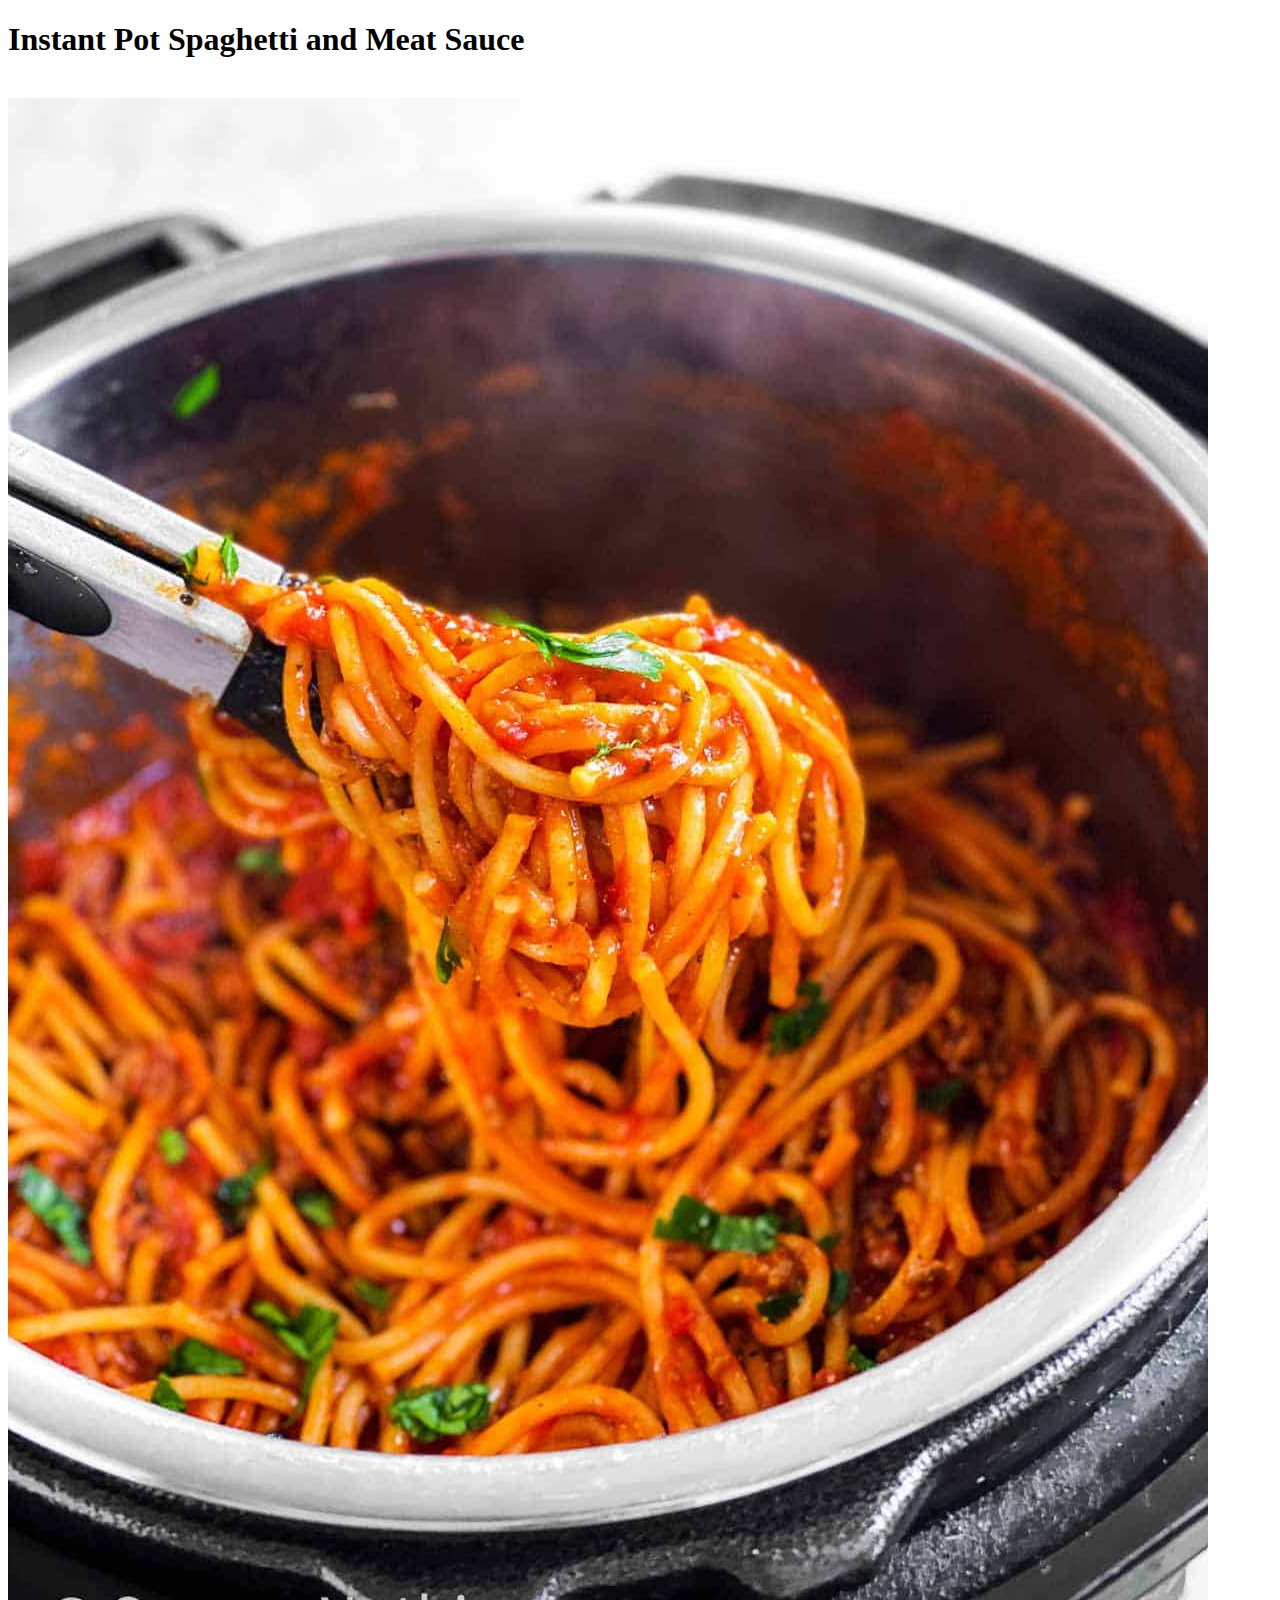
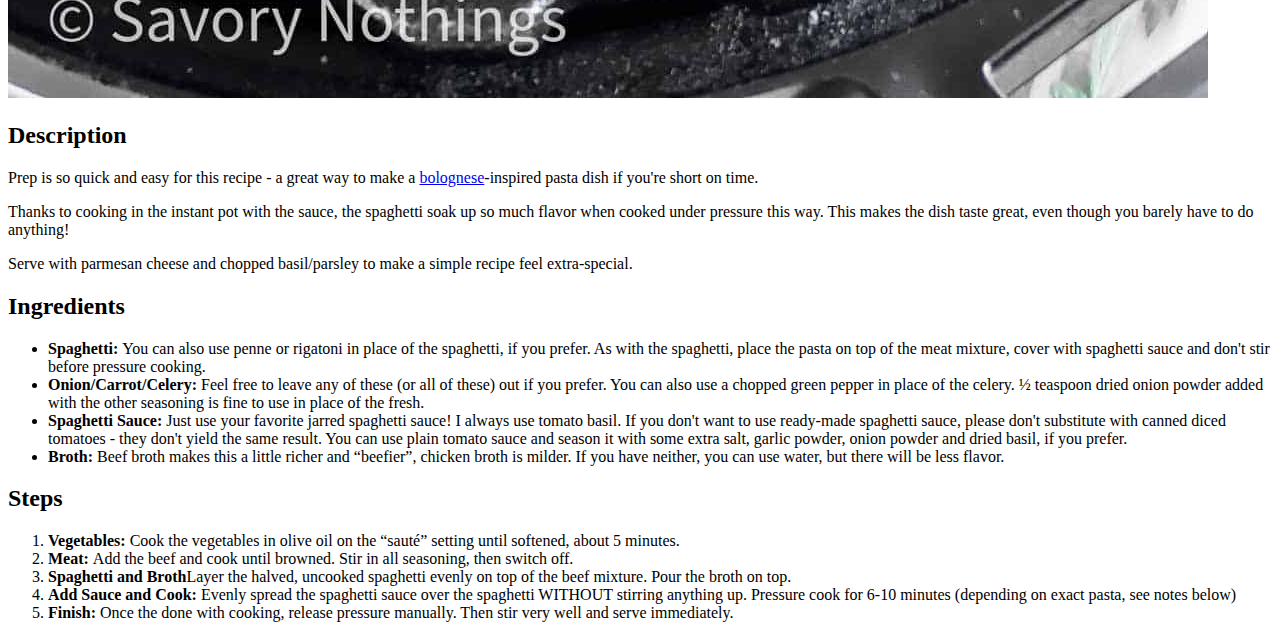
==== recipes/instant-pot-spaghetti.html @ d250a212 "Iteration 4: Add More Recipes" ====
<!DOCTYPE html>
<html lang="en">
<head>
    <meta charset="UTF-8">
    <meta http-equiv="X-UA-Compatible" content="IE=edge">
    <meta name="viewport" content="width=device-width, initial-scale=1.0">
    <title>Document</title>
</head>
<body>
    <h1>Instant Pot Spaghetti and Meat Sauce</h1>
        <br>
    <img src="../images/instant-pot-spaghetti.jpg" alt="Instant Pot filled with homemade spaghetti and meat sauce">
        <br>
    <h2>Description</h2>
        <p>Prep is so quick and easy for this recipe - a great way to make a <a href="https://www.savorynothings.com/simple-bolognese-sauce/">bolognese</a>-inspired pasta dish if you're short on time.</p>
        <p>Thanks to cooking in the instant pot with the sauce, the spaghetti soak up so much flavor when cooked under pressure this way. This makes the dish taste great, even though you barely have to do anything!</p>
        <p>Serve with parmesan cheese and chopped basil/parsley to make a simple recipe feel extra-special.</p>
       
    <h2>Ingredients</h2>
        <ul>
            <li><strong>Spaghetti: </strong>You can also use penne or rigatoni in place of the spaghetti, if you prefer. As with the spaghetti, place the pasta on top of the meat mixture, cover with spaghetti sauce and don't stir before pressure cooking.</li>
            <li><strong>Onion/Carrot/Celery: </strong>Feel free to leave any of these (or all of these) out if you prefer. You can also use a chopped green pepper in place of the celery. ½ teaspoon dried onion powder added with the other seasoning is fine to use in place of the fresh.</li>
            <li><strong>Spaghetti Sauce: </strong>Just use your favorite jarred spaghetti sauce! I always use tomato basil. If you don't want to use ready-made spaghetti sauce, please don't substitute with canned diced tomatoes - they don't yield the same result. You can use plain tomato sauce and season it with some extra salt, garlic powder, onion powder and dried basil, if you prefer.</li>
            <li><strong>Broth: </strong>Beef broth makes this a little richer and “beefier”, chicken broth is milder. If you have neither, you can use water, but there will be less flavor.</li>
        </ul>

    <h2>Steps</h2>
        <ol>
            <li><strong>Vegetables: </strong>Cook the vegetables in olive oil on the “sauté” setting until softened, about 5 minutes.</li>
            <li><strong>Meat: </strong>Add the beef and cook until browned. Stir in all seasoning, then switch off.</li>
            <li><strong>Spaghetti and Broth</strong>Layer the halved, uncooked spaghetti evenly on top of the beef mixture. Pour the broth on top.</li>
            <li><strong>Add Sauce and Cook: </strong>Evenly spread the spaghetti sauce over the spaghetti WITHOUT stirring anything up. Pressure cook for 6-10 minutes (depending on exact pasta, see notes below)</li>
            <li><strong>Finish: </strong>Once the done with cooking, release pressure manually. Then stir very well and serve immediately.</li>
        </ol>
</body>
</html>
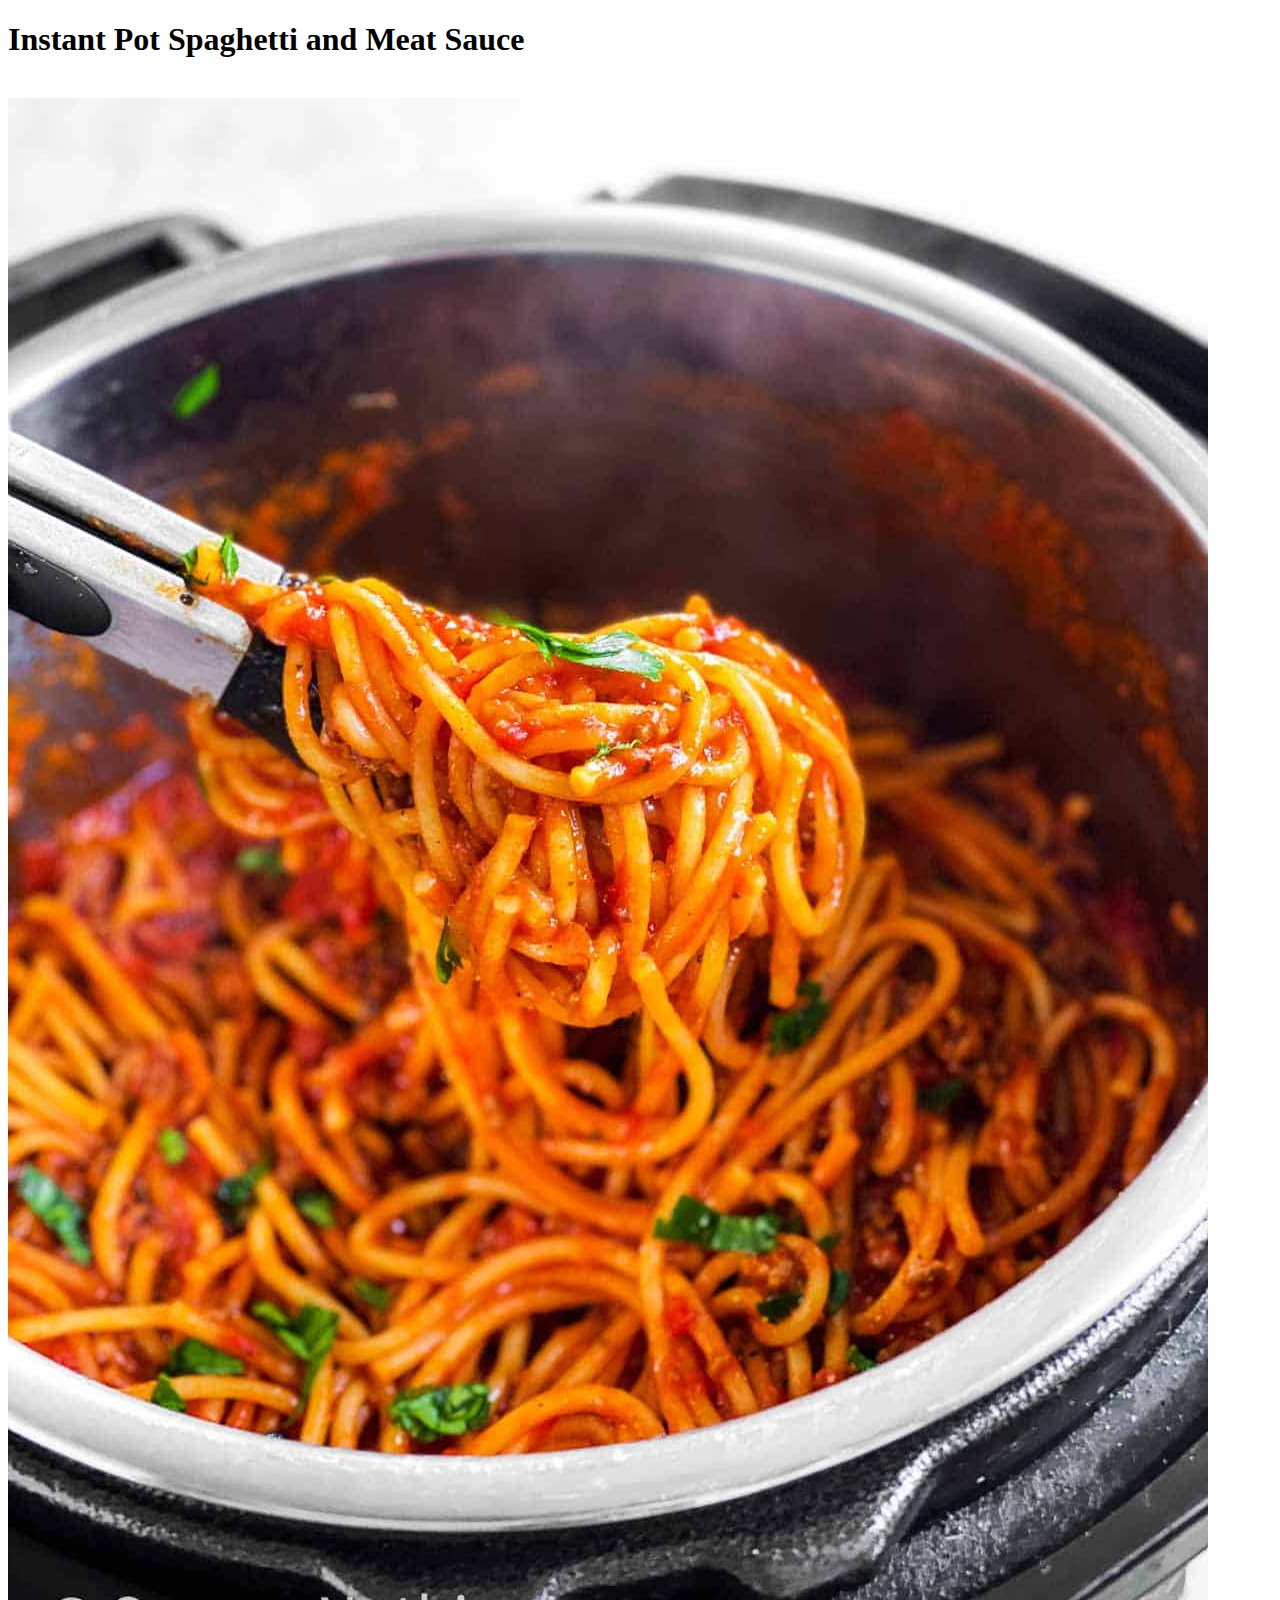
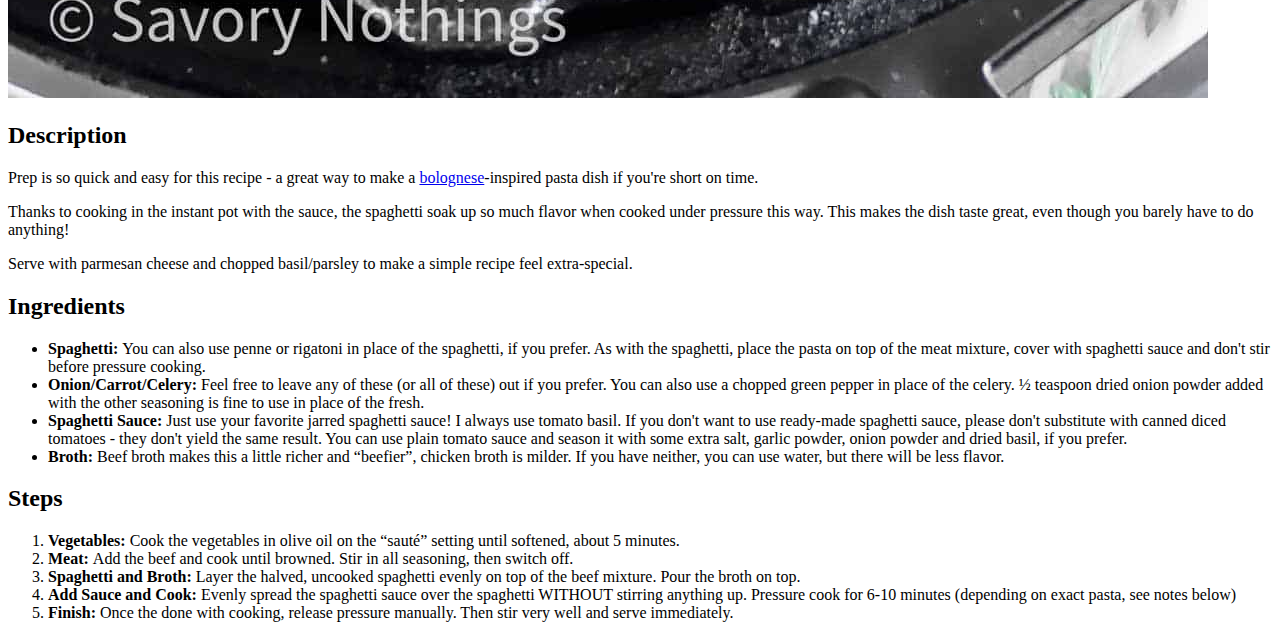
==== commit 62256758: "Add space on line 31 between : and </strong> tag" ====
--- a/recipes/instant-pot-spaghetti.html
+++ b/recipes/instant-pot-spaghetti.html
@@ -28,7 +28,7 @@
         <ol>
             <li><strong>Vegetables: </strong>Cook the vegetables in olive oil on the “sauté” setting until softened, about 5 minutes.</li>
             <li><strong>Meat: </strong>Add the beef and cook until browned. Stir in all seasoning, then switch off.</li>
-            <li><strong>Spaghetti and Broth</strong>Layer the halved, uncooked spaghetti evenly on top of the beef mixture. Pour the broth on top.</li>
+            <li><strong>Spaghetti and Broth: </strong>Layer the halved, uncooked spaghetti evenly on top of the beef mixture. Pour the broth on top.</li>
             <li><strong>Add Sauce and Cook: </strong>Evenly spread the spaghetti sauce over the spaghetti WITHOUT stirring anything up. Pressure cook for 6-10 minutes (depending on exact pasta, see notes below)</li>
             <li><strong>Finish: </strong>Once the done with cooking, release pressure manually. Then stir very well and serve immediately.</li>
         </ol>
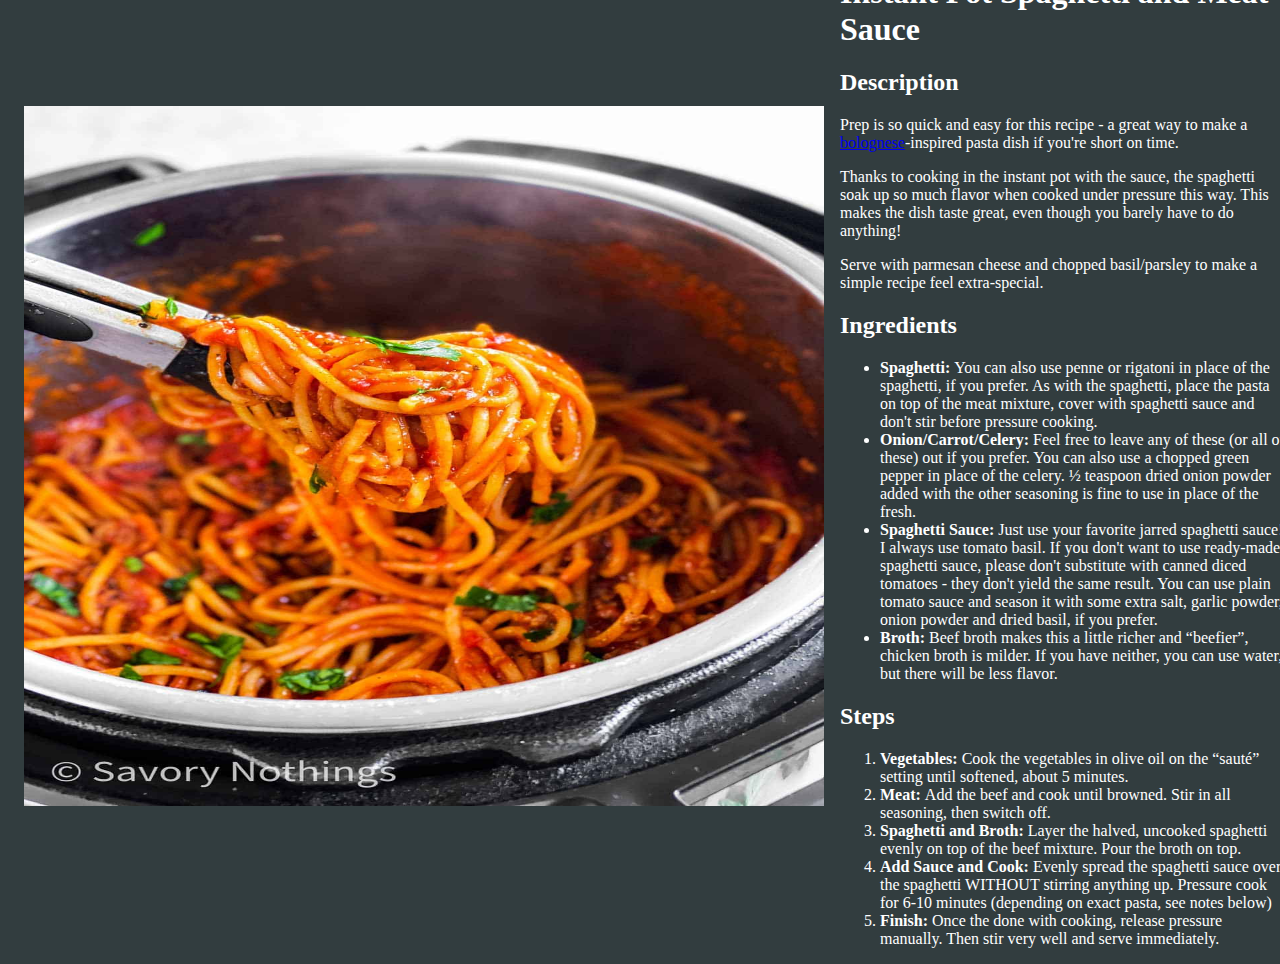
==== commit c3044b62: "Chunk of updates" ====
--- a/recipes/instant-pot-spaghetti.html
+++ b/recipes/instant-pot-spaghetti.html
@@ -4,33 +4,38 @@
     <meta charset="UTF-8">
     <meta http-equiv="X-UA-Compatible" content="IE=edge">
     <meta name="viewport" content="width=device-width, initial-scale=1.0">
-    <title>Document</title>
+    <link rel="stylesheet" href="../style.css">
+    <title>Instant Pot Spaghetti and Meat Sauce</title>
 </head>
 <body>
-    <h1>Instant Pot Spaghetti and Meat Sauce</h1>
-        <br>
-    <img src="../images/instant-pot-spaghetti.jpg" alt="Instant Pot filled with homemade spaghetti and meat sauce">
-        <br>
-    <h2>Description</h2>
-        <p>Prep is so quick and easy for this recipe - a great way to make a <a href="https://www.savorynothings.com/simple-bolognese-sauce/">bolognese</a>-inspired pasta dish if you're short on time.</p>
-        <p>Thanks to cooking in the instant pot with the sauce, the spaghetti soak up so much flavor when cooked under pressure this way. This makes the dish taste great, even though you barely have to do anything!</p>
-        <p>Serve with parmesan cheese and chopped basil/parsley to make a simple recipe feel extra-special.</p>
+    <div>
+        <img src="../images/instant-pot-spaghetti.jpg" alt="Instant Pot filled with homemade spaghetti and meat sauce" class="img spaghetti">
+    </div>
+
+    <div>
+        <h1>Instant Pot Spaghetti and Meat Sauce</h1>
+
+        <h2>Description</h2>
+            <p>Prep is so quick and easy for this recipe - a great way to make a <a href="https://www.savorynothings.com/simple-bolognese-sauce/">bolognese</a>-inspired pasta dish if you're short on time.</p>
+            <p>Thanks to cooking in the instant pot with the sauce, the spaghetti soak up so much flavor when cooked under pressure this way. This makes the dish taste great, even though you barely have to do anything!</p>
+            <p>Serve with parmesan cheese and chopped basil/parsley to make a simple recipe feel extra-special.</p>
        
-    <h2>Ingredients</h2>
-        <ul>
-            <li><strong>Spaghetti: </strong>You can also use penne or rigatoni in place of the spaghetti, if you prefer. As with the spaghetti, place the pasta on top of the meat mixture, cover with spaghetti sauce and don't stir before pressure cooking.</li>
-            <li><strong>Onion/Carrot/Celery: </strong>Feel free to leave any of these (or all of these) out if you prefer. You can also use a chopped green pepper in place of the celery. ½ teaspoon dried onion powder added with the other seasoning is fine to use in place of the fresh.</li>
-            <li><strong>Spaghetti Sauce: </strong>Just use your favorite jarred spaghetti sauce! I always use tomato basil. If you don't want to use ready-made spaghetti sauce, please don't substitute with canned diced tomatoes - they don't yield the same result. You can use plain tomato sauce and season it with some extra salt, garlic powder, onion powder and dried basil, if you prefer.</li>
-            <li><strong>Broth: </strong>Beef broth makes this a little richer and “beefier”, chicken broth is milder. If you have neither, you can use water, but there will be less flavor.</li>
-        </ul>
+        <h2>Ingredients</h2>
+            <ul>
+                <li><strong>Spaghetti: </strong>You can also use penne or rigatoni in place of the spaghetti, if you prefer. As with the spaghetti, place the pasta on top of the meat mixture, cover with spaghetti sauce and don't stir before pressure cooking.</li>
+                <li><strong>Onion/Carrot/Celery: </strong>Feel free to leave any of these (or all of these) out if you prefer. You can also use a chopped green pepper in place of the celery. ½ teaspoon dried onion powder added with the other seasoning is fine to use in place of the fresh.</li>
+                <li><strong>Spaghetti Sauce: </strong>Just use your favorite jarred spaghetti sauce! I always use tomato basil. If you don't want to use ready-made spaghetti sauce, please don't substitute with canned diced tomatoes - they don't yield the same result. You can use plain tomato sauce and season it with some extra salt, garlic powder, onion powder and dried basil, if you prefer.</li>
+                <li><strong>Broth: </strong>Beef broth makes this a little richer and “beefier”, chicken broth is milder. If you have neither, you can use water, but there will be less flavor.</li>
+            </ul>
 
-    <h2>Steps</h2>
-        <ol>
-            <li><strong>Vegetables: </strong>Cook the vegetables in olive oil on the “sauté” setting until softened, about 5 minutes.</li>
-            <li><strong>Meat: </strong>Add the beef and cook until browned. Stir in all seasoning, then switch off.</li>
-            <li><strong>Spaghetti and Broth: </strong>Layer the halved, uncooked spaghetti evenly on top of the beef mixture. Pour the broth on top.</li>
-            <li><strong>Add Sauce and Cook: </strong>Evenly spread the spaghetti sauce over the spaghetti WITHOUT stirring anything up. Pressure cook for 6-10 minutes (depending on exact pasta, see notes below)</li>
-            <li><strong>Finish: </strong>Once the done with cooking, release pressure manually. Then stir very well and serve immediately.</li>
-        </ol>
+        <h2>Steps</h2>
+            <ol>
+                <li><strong>Vegetables: </strong>Cook the vegetables in olive oil on the “sauté” setting until softened, about 5 minutes.</li>
+                <li><strong>Meat: </strong>Add the beef and cook until browned. Stir in all seasoning, then switch off.</li>
+                <li><strong>Spaghetti and Broth: </strong>Layer the halved, uncooked spaghetti evenly on top of the beef mixture. Pour the broth on top.</li>
+                <li><strong>Add Sauce and Cook: </strong>Evenly spread the spaghetti sauce over the spaghetti WITHOUT stirring anything up. Pressure cook for 6-10 minutes (depending on exact pasta, see notes below)</li>
+                <li><strong>Finish: </strong>Once the done with cooking, release pressure manually. Then stir very well and serve immediately.</li>
+            </ol>
+    </div>
 </body>
 </html>--- a/style.css
+++ b/style.css
@@ -0,0 +1,157 @@
+@font-face {
+  font-family: "Norse";
+  src: url(./fonts/Norse.otf);
+}
+
+/* Special THX to @dhanishgajjar from codepen.io for animated book code below */   
+body {
+    width: 100%;
+    height: 100vh;
+    display: flex;
+    justify-content: center;
+    align-items: center;
+    perspective: 1200px;
+    background: #323d3f;
+    color: white;
+  }
+  
+  .book {
+    float: left;
+    transform-style: preserve-3d;
+    position: relative;
+    height: 300px;
+    cursor: pointer;
+    backface-visibility: visible;
+  }
+  
+  .front, .back, .page1, .page2, .page3, .page4, .page5, .page6 {
+    transform-style: preserve-3d;
+    position: absolute;
+    width: 200px;
+    height: 100%;
+    top: 0; left: 0;
+    transform-origin: left center;
+    transition: transform .5s ease-in-out, box-shadow .35s ease-in-out;
+  }
+  
+  .front, .back {
+    background: navy;
+  }
+  
+  .front, .page1, .page3, .page5 {
+    border-bottom-right-radius: .5em;
+    border-top-right-radius: .5em;
+  }
+  
+  .back, .page2, .page4, .page6 {
+    border-bottom-right-radius: .5em;
+    border-top-right-radius: .5em;
+  }
+  
+  .page1 { 
+    background: #efefef;
+  }
+  
+  .page2 {
+    background: #efefef;
+  }
+  
+  .page3 {
+    background: #f5f5f5;
+  }
+  
+  .page4 {
+    background: #f5f5f5;
+  }
+  
+  .page5 {
+    background: #fafafa;
+    text-align: center;
+  }
+  
+  .page6 {
+    background: #fdfdfd;
+    text-align: center;
+    
+  }
+  
+  .book:hover .front {
+    transform: rotateY(-160deg) scale(1.1);
+    box-shadow: 0 1em 3em 0 rgba(0, 0, 0, .2);
+  }
+  
+  .book:hover .page1 {
+    transform: rotateY(-150deg) scale(1.1);
+    box-shadow: 0 1em 3em 0 rgba(0, 0, 0, .2);
+  }
+  
+  .book:hover .page2 {
+    transform: rotateY(-30deg) scale(1.1);
+    box-shadow: 0 1em 3em 0 rgba(0, 0, 0, .2);
+  }
+  
+  .book:hover .page3 {
+    transform: rotateY(-140deg) scale(1.1);
+    box-shadow: 0 1em 3em 0 rgba(0, 0, 0, .2);
+  }
+  
+  .book:hover .page4 {
+    transform: rotateY(-40deg) scale(1.1);
+    box-shadow: 0 1em 3em 0 rgba(0, 0, 0, .2);
+  }
+  
+  .book:hover .page5 {
+    transform: rotateY(-130deg) scale(1.1);
+    box-shadow: 0 1em 3em 0 rgba(0, 0, 0, .2);
+  }
+  
+  .book:hover .page6 {
+    transform: rotateY(-50deg) scale(1.1);
+    box-shadow: 0 1em 3em 0 rgba(0, 0, 0, .2);
+  }
+  
+  .book:hover .back {
+    transform: rotateY(-20deg) scale(1.1);
+  }
+/* Special THX to @dhanishgajjar from codepen.io for animated book code above */    
+
+
+#hide {
+  visibility: hidden;
+}
+
+.link {
+  color: white;
+  padding: 1em;
+  font-family: "Norse";
+  font-size: 45px;
+}
+
+
+.clicker {
+  vertical-align: middle;
+  max-height: 50%;
+  max-width: 50%;
+  -moz-transform: scaleX(-1);
+  -o-transform: scaleX(-1);
+  -webkit-transform: scaleX(-1);
+  transform: scaleX(-1);
+  filter: FlipH;
+  -ms-filter: "FlipH";
+}
+
+
+.front {
+  font-family: "Norse";
+  text-align: center;
+  color: white;
+  font-size: 50px;
+}
+
+.img.quesadilla, .img.spaghetti, .img.chicken {
+  height: 700px;
+  width: 800px;
+  padding: 1em;
+}
+
+
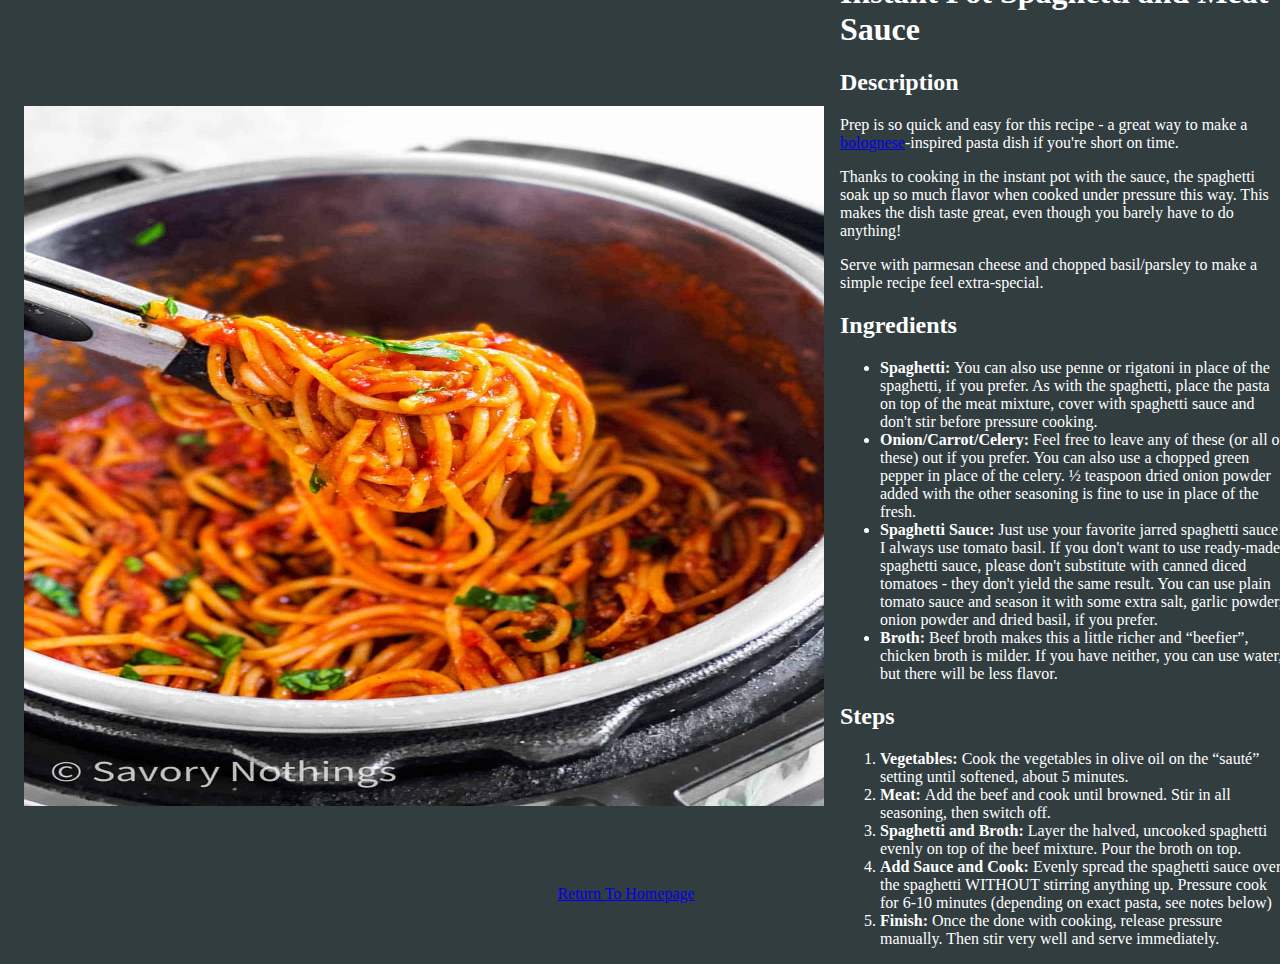
==== commit 3b8683f0: "Added footer with return home link" ====
--- a/recipes/instant-pot-spaghetti.html
+++ b/recipes/instant-pot-spaghetti.html
@@ -38,4 +38,9 @@
             </ol>
     </div>
 </body>
+<footer>
+    <div class="footer">
+        <a href="../index.html">Return To Homepage</a>
+    </div>
+</footer>
 </html>--- a/style.css
+++ b/style.css
@@ -154,4 +154,13 @@
   padding: 1em;
 }
 
+.footer {
+  position: fixed;  
+  left: 10px;  
+  bottom: 5px;  
+  right: 10px;   
+  width: 95%;
+  text-align: center;  
+}
 
+
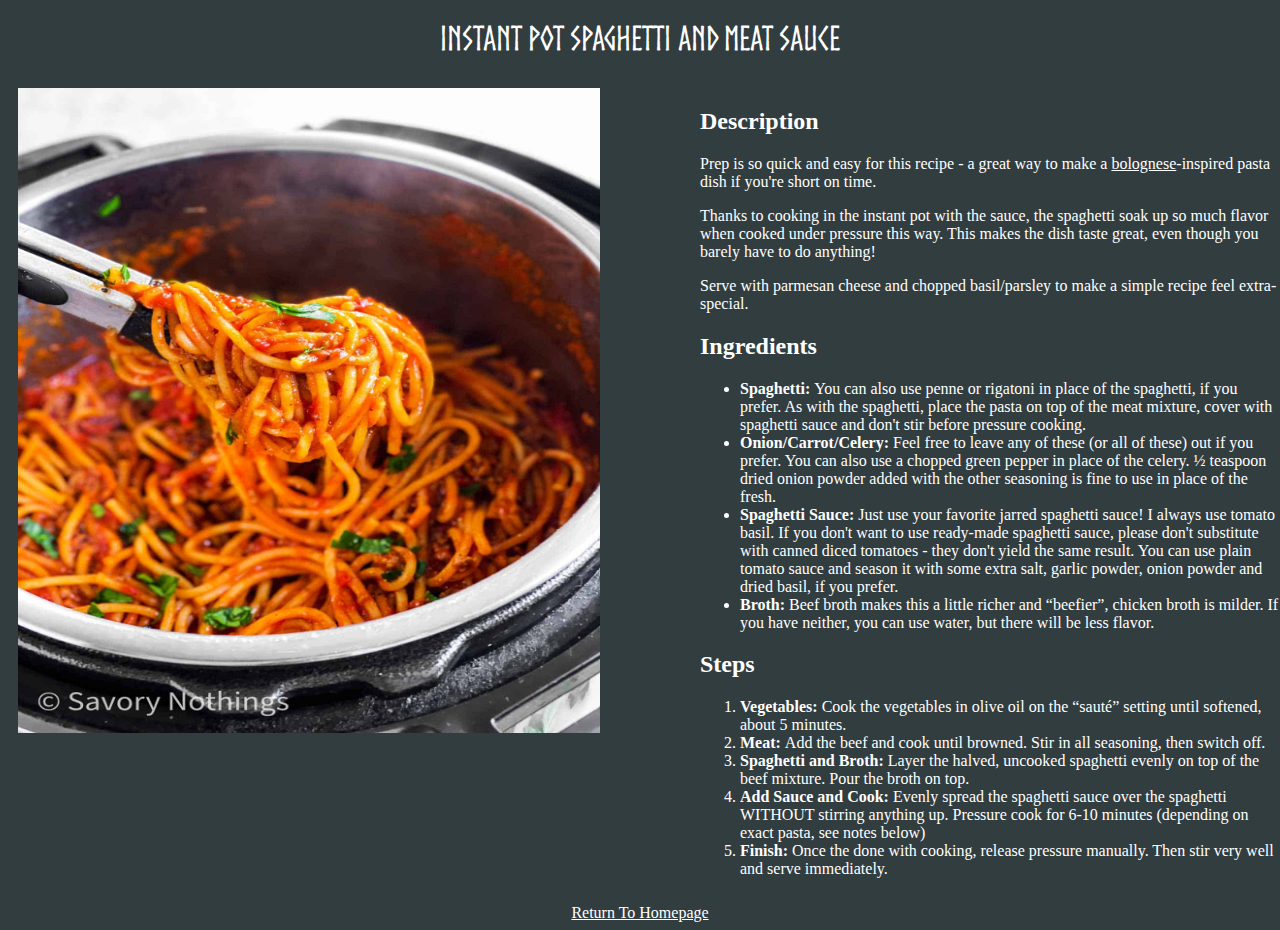
==== commit 140e3832: "Cleaned up style.css, rearranged organization after learning block-method" ====
--- a/recipes/instant-pot-spaghetti.html
+++ b/recipes/instant-pot-spaghetti.html
@@ -8,38 +8,38 @@
     <title>Instant Pot Spaghetti and Meat Sauce</title>
 </head>
 <body>
-    <div>
-        <img src="../images/instant-pot-spaghetti.jpg" alt="Instant Pot filled with homemade spaghetti and meat sauce" class="img spaghetti">
+    <div class="title-box">
+        <h1>Instant Pot Spaghetti and Meat Sauce</h1>
     </div>
-
-    <div>
-        <h1>Instant Pot Spaghetti and Meat Sauce</h1>
-
-        <h2>Description</h2>
-            <p>Prep is so quick and easy for this recipe - a great way to make a <a href="https://www.savorynothings.com/simple-bolognese-sauce/">bolognese</a>-inspired pasta dish if you're short on time.</p>
-            <p>Thanks to cooking in the instant pot with the sauce, the spaghetti soak up so much flavor when cooked under pressure this way. This makes the dish taste great, even though you barely have to do anything!</p>
-            <p>Serve with parmesan cheese and chopped basil/parsley to make a simple recipe feel extra-special.</p>
-       
-        <h2>Ingredients</h2>
-            <ul>
-                <li><strong>Spaghetti: </strong>You can also use penne or rigatoni in place of the spaghetti, if you prefer. As with the spaghetti, place the pasta on top of the meat mixture, cover with spaghetti sauce and don't stir before pressure cooking.</li>
-                <li><strong>Onion/Carrot/Celery: </strong>Feel free to leave any of these (or all of these) out if you prefer. You can also use a chopped green pepper in place of the celery. ½ teaspoon dried onion powder added with the other seasoning is fine to use in place of the fresh.</li>
-                <li><strong>Spaghetti Sauce: </strong>Just use your favorite jarred spaghetti sauce! I always use tomato basil. If you don't want to use ready-made spaghetti sauce, please don't substitute with canned diced tomatoes - they don't yield the same result. You can use plain tomato sauce and season it with some extra salt, garlic powder, onion powder and dried basil, if you prefer.</li>
-                <li><strong>Broth: </strong>Beef broth makes this a little richer and “beefier”, chicken broth is milder. If you have neither, you can use water, but there will be less flavor.</li>
-            </ul>
-
-        <h2>Steps</h2>
-            <ol>
-                <li><strong>Vegetables: </strong>Cook the vegetables in olive oil on the “sauté” setting until softened, about 5 minutes.</li>
-                <li><strong>Meat: </strong>Add the beef and cook until browned. Stir in all seasoning, then switch off.</li>
-                <li><strong>Spaghetti and Broth: </strong>Layer the halved, uncooked spaghetti evenly on top of the beef mixture. Pour the broth on top.</li>
-                <li><strong>Add Sauce and Cook: </strong>Evenly spread the spaghetti sauce over the spaghetti WITHOUT stirring anything up. Pressure cook for 6-10 minutes (depending on exact pasta, see notes below)</li>
-                <li><strong>Finish: </strong>Once the done with cooking, release pressure manually. Then stir very well and serve immediately.</li>
-            </ol>
+    <div class="container">
+        <div class="img-box">
+            <img class="img-spaghetti" src="../images/instant-pot-spaghetti.jpg" alt="Instant Pot filled with homemade spaghetti and meat sauce">
+        </div>
+        <div class="text-box">
+            <h2>Description</h2>
+                <p>Prep is so quick and easy for this recipe - a great way to make a <a href="https://www.savorynothings.com/simple-bolognese-sauce/">bolognese</a>-inspired pasta dish if you're short on time.</p>
+                <p>Thanks to cooking in the instant pot with the sauce, the spaghetti soak up so much flavor when cooked under pressure this way. This makes the dish taste great, even though you barely have to do anything!</p>
+                <p>Serve with parmesan cheese and chopped basil/parsley to make a simple recipe feel extra-special.</p>
+            <h2>Ingredients</h2>
+                <ul>
+                    <li><strong>Spaghetti: </strong>You can also use penne or rigatoni in place of the spaghetti, if you prefer. As with the spaghetti, place the pasta on top of the meat mixture, cover with spaghetti sauce and don't stir before pressure cooking.</li>
+                    <li><strong>Onion/Carrot/Celery: </strong>Feel free to leave any of these (or all of these) out if you prefer. You can also use a chopped green pepper in place of the celery. ½ teaspoon dried onion powder added with the other seasoning is fine to use in place of the fresh.</li>
+                    <li><strong>Spaghetti Sauce: </strong>Just use your favorite jarred spaghetti sauce! I always use tomato basil. If you don't want to use ready-made spaghetti sauce, please don't substitute with canned diced tomatoes - they don't yield the same result. You can use plain tomato sauce and season it with some extra salt, garlic powder, onion powder and dried basil, if you prefer.</li>
+                    <li><strong>Broth: </strong>Beef broth makes this a little richer and “beefier”, chicken broth is milder. If you have neither, you can use water, but there will be less flavor.</li>
+                </ul>
+            <h2>Steps</h2>
+                <ol>
+                    <li><strong>Vegetables: </strong>Cook the vegetables in olive oil on the “sauté” setting until softened, about 5 minutes.</li>
+                    <li><strong>Meat: </strong>Add the beef and cook until browned. Stir in all seasoning, then switch off.</li>
+                    <li><strong>Spaghetti and Broth: </strong>Layer the halved, uncooked spaghetti evenly on top of the beef mixture. Pour the broth on top.</li>
+                    <li><strong>Add Sauce and Cook: </strong>Evenly spread the spaghetti sauce over the spaghetti WITHOUT stirring anything up. Pressure cook for 6-10 minutes (depending on exact pasta, see notes below)</li>
+                    <li><strong>Finish: </strong>Once the done with cooking, release pressure manually. Then stir very well and serve immediately.</li>
+                </ol>
+        </div>
     </div>
 </body>
 <footer>
-    <div class="footer">
+    <div class="footer-box">
         <a href="../index.html">Return To Homepage</a>
     </div>
 </footer>
--- a/style.css
+++ b/style.css
@@ -5,15 +5,9 @@
 
 /* Special THX to @dhanishgajjar from codepen.io for animated book code below */   
 body {
-    width: 100%;
-    height: 100vh;
-    display: flex;
-    justify-content: center;
-    align-items: center;
-    perspective: 1200px;
     background: #323d3f;
     color: white;
-  }
+  } 
   
   .book {
     float: left;
@@ -122,7 +116,7 @@
 
 .link {
   color: white;
-  padding: 1em;
+  margin-left: 1em;
   font-family: "Norse";
   font-size: 45px;
 }
@@ -148,19 +142,43 @@
   font-size: 50px;
 }
 
-.img.quesadilla, .img.spaghetti, .img.chicken {
-  height: 700px;
-  width: 800px;
-  padding: 1em;
+.title-box {
+  font-family: "Norse";
+  width: 100%;
+  text-align: center;
 }
 
-.footer {
-  position: fixed;  
-  left: 10px;  
-  bottom: 5px;  
-  right: 10px;   
-  width: 95%;
-  text-align: center;  
+.container {
+  display: inline-flex;
+  width: 100%;
+  padding: 10px;
 }
 
+.img-box {
+  width: 50%;
+  padding-right: 50px;
+  }
 
+.img-quesadilla, .img-spaghetti, .img-chicken {
+    width: 100%;
+    height: 80%;
+  }
+
+.text-box {
+  padding-left: 50px;
+  width: 50%;
+}
+
+.footer-box {
+  width: 100%;
+  text-align: center;
+}
+
+a {
+  color: white;
+}
+
+a:hover {
+  color: greenyellow;
+}
+
